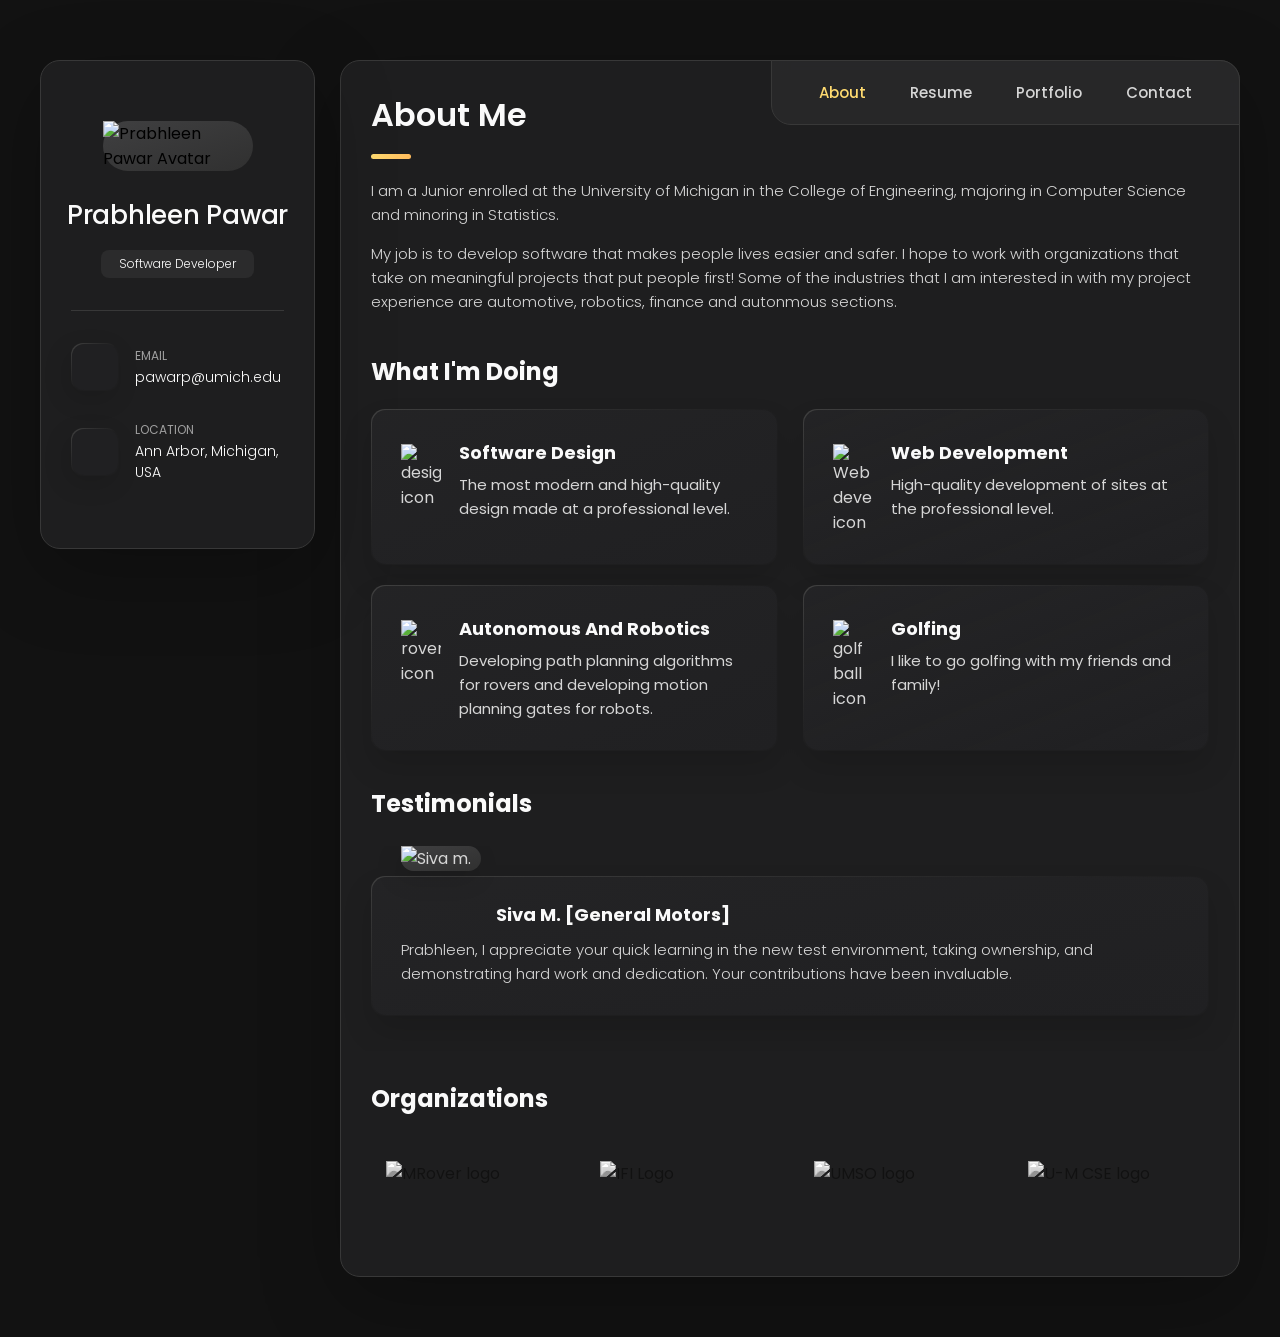
==== index.html @ 371a8e2a "Added title" ====
<!DOCTYPE html>
<html lang="en">

<head>
  <meta charset="UTF-8">
  <meta http-equiv="X-UA-Compatible" content="IE=edge">
  <meta name="viewport" content="width=device-width, initial-scale=1.0">
  <title>Prabhleen Pawar - Personal Portfolio</title>

  <!--
    - favicon
  -->
  <link rel="shortcut icon" href="./assets/images/logo.ico" type="image/x-icon">

  <!--
    - custom css link
  -->
  <link rel="stylesheet" href="./assets/css/style.css">

  <!--
    - google font link
  -->
  <link rel="preconnect" href="https://fonts.googleapis.com">
  <link rel="preconnect" href="https://fonts.gstatic.com" crossorigin>
  <link href="https://fonts.googleapis.com/css2?family=Poppins:wght@300;400;500;600&display=swap" rel="stylesheet">
</head>

<body>

  <!--
    - #MAIN
  -->

  <main>

    <!--
      - #SIDEBAR
    -->

    <aside class="sidebar" data-sidebar>

      <div class="sidebar-info">

        <figure class="avatar-box">
          <img src="./assets/images/my-avatar.png" alt="Prabhleen Pawar Avatar" width="80">
        </figure>

        <div class="info-content">
          <h1 class="name" title="Welcome to Prabhleen Pawar's Portfolio">Prabhleen Pawar</h1>

          <p class="title">Software Developer</p>
        </div>

        <button class="info_more-btn" data-sidebar-btn>
          <span>Show Contacts</span>

          <ion-icon name="chevron-down"></ion-icon>
        </button>

      </div>

      <div class="sidebar-info_more">

        <div class="separator"></div>

        <ul class="contacts-list">

          <li class="contact-item">

            <div class="icon-box">
              <ion-icon name="mail-outline"></ion-icon>
            </div>

            <div class="contact-info">
              <p class="contact-title">Email</p>

              <a href="mailto:pawarp@umich.edu" class="contact-link">pawarp@umich.edu</a>
            </div>

          </li>

          <li class="contact-item">

            <div class="icon-box">
              <ion-icon name="location-outline"></ion-icon>
            </div>

            <div class="contact-info">
              <p class="contact-title">Location</p>

              <address>Ann Arbor, Michigan, USA</address>
            </div>

          </li>

        </ul>

        <div class="separator"></div>

        <ul class="social-list">

          <li class="social-item">
            <a href="https://github.com/26pawarp" class="social-link">
              <ion-icon name="logo-github"></ion-icon>
            </a>
          </li>

          <li class="social-item">
            <a href="https://www.linkedin.com/in/prabhleen-pawar/" class="social-link">
              <ion-icon name="logo-linkedin"></ion-icon>
            </a>
          </li>

          <li class="social-item">
            <a href="https://www.instagram.com/prabh_pawar.21/?hl=en" class="social-link">
              <ion-icon name="logo-instagram"></ion-icon>
            </a>
          </li>

        </ul>

      </div>

    </aside>





    <!--
      - #main-content
    -->

    <div class="main-content">

      <!--
        - #NAVBAR
      -->

      <nav class="navbar">

        <ul class="navbar-list">

          <li class="navbar-item">
            <button class="navbar-link  active" data-nav-link>About</button>
          </li>

          <li class="navbar-item">
            <button class="navbar-link" data-nav-link>Resume</button>
          </li>

          <li class="navbar-item">
            <button class="navbar-link" data-nav-link>Portfolio</button>
          </li>
          <li class="navbar-item">
            <button class="navbar-link" data-nav-link>Contact</button>
          </li>

        </ul>

      </nav>





      <!--
        - #ABOUT
      -->

      <article class="about  active" data-page="about">

        <header>
          <h2 class="h2 article-title">About me</h2>
        </header>

        <section class="about-text">
          <p>
            I am a Junior enrolled at the University of Michigan in the College of Engineering,
            majoring in Computer Science and minoring in Statistics. 
          </p>

          <p>
            My job is to develop software that makes people lives easier and safer. I hope 
            to work with organizations that take on meaningful projects that put people first! Some of the industries 
            that I am interested in with my project experience are automotive, robotics, finance and autonmous sections.  
          </p>
        </section>


        <!--
          - service
        -->

        <section class="service">

          <h3 class="h3 service-title">What i'm doing</h3>

          <ul class="service-list">

            <li class="service-item">

              <div class="service-icon-box">
                <img src="./assets/images/icon-design.svg
                " alt="design icon" width="40">
              </div>

              <div class="service-content-box">
                <h4 class="h4 service-item-title">Software Design</h4>

                <p class="service-item-text">
                  The most modern and high-quality design made at a professional level.
                </p>
              </div>

            </li>

            <li class="service-item">

              <div class="service-icon-box">
                <img src="./assets/images/icon-dev.svg" alt="Web development icon" width="40">
              </div>

              <div class="service-content-box">
                <h4 class="h4 service-item-title">Web development</h4>

                <p class="service-item-text">
                  High-quality development of sites at the professional level.
                </p>
              </div>

            </li>

            <li class="service-item">

              <div class="service-icon-box">
                <img src="./assets/images/icon-rover.svg" alt="rover icon" width="40">
              </div>

              <div class="service-content-box">
                <h4 class="h4 service-item-title">Autonomous and Robotics</h4>

                <p class="service-item-text">
                  Developing path planning algorithms for rovers and developing motion planning gates
                  for robots.
                </p>
              </div>

            </li>

            <li class="service-item">

              <div class="service-icon-box">
                <img src="./assets/images/icon-golf.svg" alt="golf ball icon" width="40">
              </div>

              <div class="service-content-box">
                <h4 class="h4 service-item-title">Golfing</h4>

                <p class="service-item-text">
                  I like to go golfing with my friends and family! 
                </p>
              </div>

            </li>

          </ul>

        </section>


        <!--
          - testimonials
        -->

      <section class="testimonials">

          <h3 class="h3 testimonials-title">Testimonials</h3>

          <class class="testimonials-list has-scrollbar">

            <li class="testimonials-item">
              <div class="content-card" data-testimonials-item>

                <figure class="testimonials-avatar-box">
                  <img src="./assets/images/avatar-1.png" alt="Siva m." width="60" data-testimonials-avatar>
                </figure>

                <h4 class="h4 testimonials-item-title" data-testimonials-title>Siva M. [General Motors]</h4>

                <div class="testimonials-text" data-testimonials-text>
                  <p>
                    Prabhleen, I appreciate your quick learning in the new test environment, taking ownership, and demonstrating hard work and dedication. Your contributions have been invaluable. 
                  </p>
                </div>

              </div>
            </li>



        <!--
          - testimonials modal
        -->

        <div class="modal-container" data-modal-container>

          <div class="overlay" data-overlay></div>

          <section class="testimonials-modal">

            <button class="modal-close-btn" data-modal-close-btn>
              <ion-icon name="close-outline"></ion-icon>
            </button>

            <div class="modal-img-wrapper">
              <figure class="modal-avatar-box">
                <img src="./assets/images/avatar-1.png" alt="Siva M." width="80" data-modal-img>
              </figure>

              <img src="./assets/images/icon-quote.svg" alt="quote icon">
            </div>

            <div class="modal-content">

              <h4 class="h3 modal-title" data-modal-title>Siva M.</h4>

              <time datetime="2024-08-13">13 August, 2024</time>

              <div data-modal-text>
                <p>
                  Prabhleen, I appreciate your quick learning in the new test environment,
                  taking ownership, and demonstrating hard work and dedication. Your contributions have been invaluable.
                </p>
              </div>

            </div>

          </section>

        </div>

      </section>
        <!--
          - clients
        -->

        <section class="clients">

          <h3 class="h3 clients-title">Organizations</h3>

          <ul class="clients-list has-scrollbar">

            <li class="clients-item">
              <a href="https://mrover.org">
                <img src="./assets/images/logo-1-color.png" alt="MRover logo">
              </a>
            </li>

            <li class="clients-item">
              <a href="https://innovation-for-impact.github.io">
                <img src="./assets/images/logo-2-color.png" alt="IFI Logo">
              </a>
            </li>

            <li class="clients-item">
              <a href="https://www.umichscioly.org">
                <img src="./assets/images/logo-3-color.png" alt="UMSO logo">
              </a>
            </li>

            <li class="clients-item">
              <a href="https://cse.engin.umich.edu">
                <img src="./assets/images/logo-4-color.png" alt="U-M CSE logo">
              </a>
            </li>

            <li class="clients-item">
              <a href="https://www.sweumich.org">
                <img src="./assets/images/logo-5-color.png" alt="U-M SWE logo">
              </a>
            </li>

            <li class="clients-item">
              <a href="https://www.lib.umich.edu">
                <img src="./assets/images/logo-6-color.png" alt="U-M Library">
              </a>
            </li>

          </ul>

        </section>

      </article>





      <!--
        - #RESUME
      -->

      <article class="resume" data-page="resume">

        <header>
          <h2 class="h2 article-title">Resume</h2>
        </header>

        <section class="timeline">

          <div class="title-wrapper">
            <div class="icon-box">
              <ion-icon name="book-outline"></ion-icon>
            </div>

            <h3 class="h3">Education</h3>
          </div>

          <ol class="timeline-list">

            <li class="timeline-item">

              <h4 class="h4 timeline-item-title">University of Michigan</h4>

              <span>2022 — 2026</span>

              <p class="timeline-text">
                Here are some of my recent course at UMICH: 
                <ul class="courses">
                  <li> EECS 485: Web Systems and Developement  </li>
                  <li> EECS 376: Foundations of Computer Science  </li>
                  <li> EECS 388: Computer Security</li>
                  <li> STATS 315: Statistics and AI </li>
                </ul>
              </p>

            </li>

            <li class="timeline-item">

              <h4 class="h4 timeline-item-title">Lansing Community College</h4>

              <span>2021 — 2022</span>


            </li>

            <li class="timeline-item">

              <h4 class="h4 timeline-item-title">Haslett High School</h4>

              <span>2018 — 2022</span>

            </li>

          </ol>

        </section>

        <section class="timeline">

          <div class="title-wrapper">
            <div class="icon-box">
              <ion-icon name="book-outline"></ion-icon>
            </div>

            <h3 class="h3">Experience</h3>
          </div>

          <ol class="timeline-list">

            <li class="timeline-item">

              <h4 class="h4 timeline-item-title">Software Engineer @ General Motors</h4>

              <span>May 2024 — Aug. 2024</span>

              <p class="timeline-text">
                <ul class="courses">
                  <li>Developed automated test scripts for GM’s infotainment system, improving test coverage and efficiency for future builds</li>
                  <li>Collaborated with the Dev QA team to integrate automated testing into the software development, ensuring early detection</li>
                  <li>Utilized expertise in Python and C++ to create robust and maintainable test scripts, promoting long-term efficiency</li>
                </ul>                   
              </p>

            </li>

            <li class="timeline-item">

              <h4 class="h4 timeline-item-title">Private Tutor @ U-M CSE Department</h4>

              <span>2023 — Present</span>

              <p class="timeline-text">
                <ul class="courses">
                  <li>Private Tutor for EECS 280, EECS 203, and EECS 183 courses, specializing in data structures, programming, discrete mathematics, and introductory programming concepts.</li>
                  <li>Facilitated learning for individual students to enhance their understanding and proficiency in complex technical subjects.</li>
                  <li>Customized tutoring sessions to meet the specific needs and learning styles of each student, fostering a more effective learning experience.</li>
                </ul>
              </p>

            </li>

            <li class="timeline-item">

              <h4 class="h4 timeline-item-title">Research Assistant @ U-M BIRDS Lab </h4>

              <span>2023 — 2024</span>

              <p class="timeline-text">
                <ul class="courses">
                  <li>Conducted research on biologically inspired robotics and dynamical systems as a member of the BIRDS team.</li>
                  <li>Contributed to the development of innovative robotics technologies and systems through hands-on experimentation and testing.</li>
                  <li>Documented research findings and procedures on the BIRDS robotics wiki, ensuring accurate and thorough record-keeping</li>
                </ul>
              </p>

            </li>

            <li class="timeline-item">

              <h4 class="h4 timeline-item-title">Library HR Assistant @ U-M Library Dean's Office </h4>

              <span>2022 — Present</span>

              <p class="timeline-text">
                <ul class="courses">
                  <li>Develop efficient and inclusive HR hiring policy for talent acquisition teams future use</li>
                  <li>Managed data and records for HR partners by utilizing Excel to track and organize information ensuring quick and accurate retrieval for future reference</li>
                </ul>
              </p>

            </li>

            <li class="timeline-item">

              <h4 class="h4 timeline-item-title">Information Desk Assistant @ U-M Career Center </h4>

              <span>Jul. 2022 — Dec. 2022</span>

              <p class="timeline-text">
                <ul class="courses">
                  <li>Clearly articulated University Career Center services to 15 constituents via email, phone and in person per day</li>
                  <li>Addressed employers’ questions for career fairs and scheduled student appointments with career coaches.</li>
                  <li>Evaluated job posting requests from employers for legitimacy </li>
                </ul>
              </p>

            </li>

          </ol>

        </section>


        <section class="timeline">

          <div class="title-wrapper">
            <div class="icon-box">
              <ion-icon name="book-outline"></ion-icon>
            </div>

            <h3 class="h3">Organizations</h3>
          </div>

          <ol class="timeline-list">

            <li class="timeline-item">

              <h4 class="h4 timeline-item-title">Society of Women Engineers (SWE) </h4>

              <span>2022 — Present</span>
              <h5 class="h5 timeline-item-sub-title"> Internal Vice President (Mar 25' - Present) </h5>
              <p class="timeline-text">
                <ul class="courses">
                  <li>Facilitated leadership development and team cohesion for 50+ members through organizing and leading annual leadership retreats and bonding events </li>
                  <li>Enhanced internal communication and collaboration within the Society of Women Engineers by designing and implementing strategic team-building initiatives.</li>
                </ul>
              </p>
              <h5 class="h5 timeline-item-sub-title"> CAR Publicity and Professional Development Officer (May 24' - Mar. 25') </h5>
              <p class="timeline-text">
                <ul class="courses">
                  <li>Help lead a successful Professional Development Day for UMICH engineering students</li>
                  <li>Organized Corporate Information Sessions, creating strong student-industry connections and increasing internship/job opportunities</li>
                  <li>Drove women's empowerment initiatives, facilitating workshops and networking events to support female engineering students in industry pursuits</li>
                </ul>
              </p>

            </li>

            <li class="timeline-item">

              <h4 class="h4 timeline-item-title">Innovation For Impact (IFI)</h4>

              <span>2023 — Present</span>
              <h5 class="h5 timeline-item-sub-title"> Developement Director (Dec. 23' - Present) </h5>
              <p class="timeline-text">
                <ul class="courses">
                  <li>Lead the strategic planning and execution of the main financial website project, ensuring it aligns with the company's goals and client requirements.</li>
                  <li>Provide guidance and resources for skill development, certification, and professional advancement, fostering a culture of continuous learning and development within the organization.</li>
                  <li>Foster a collaborative and innovative environment, encouraging knowledge sharing, best practice adoption, and cross-team collaboration to drive overall company success.</li>
                </ul>
              </p>
              <h5 class="h5 timeline-item-sub-title"> Project Manager (Jan. 25' - Present) </h5>
              <p class="timeline-text">
                <ul class="courses">
                  <li>Directed a 4-member web development team (2 UI/UX, 2 front-end) to deliver projects on time.</li>
                  <li>Managed web project scope and resources, coordinating UI/UX and front-end development.</li>
                </ul>
              </p>
            </li>

            <li class="timeline-item">

              <h4 class="h4 timeline-item-title">Michigan Mars Rover (MRover)</h4>

              <span>2022 — 2024</span>
              
              <h5 class="h5 timeline-item-sub-title"> Navigation Autonomous Software Engineer (Aug. 22' - Present) </h5>
              <p class="timeline-text">
                <ul class="courses">
                  <li>Rigorously test algorithms by creating different simulation environments with Blender software</li>
                  <li>Implemented new rover state using A-Star algorithm to autonomously locate water bottles, optimizing search path with spiral plotting</li>
                  <li>Develop a 2D vector path planning algorithm for the rover to traverse through the gate properly which received 96/100 at the University Robotics Competition</li>
                  <li>Author technical reports for wiki documentation for the team’s reference and future competitions</li>
                </ul>
              </p>

            </li>

            <li class="timeline-item">

              <h4 class="h4 timeline-item-title">University of Michigan Science Olympiad</h4>

              <span>2022 — Present</span>
              <h5 class="h5 timeline-item-sub-title"> TEC E-board Member (May 23' - Present) </h5>
              <p class="timeline-text">
                <ul class="courses">
                  <li>Work with high school teams to create a national competition for Science Olympiad</li>
                  <li>Evaluate tests for competitions to ensure high quality questions and tests</li>
                  <li>Cooperate with other E-board members with logistics of tournaments held at the U-M</li>
                </ul>
              </p>

            </li>
          </ol>

        </section>

        <section class="timeline">

          <div class="title-wrapper">
            <div class="icon-box">
              <ion-icon name="book-outline"></ion-icon>
            </div>

            <h3 class="h3">Awards</h3>
          </div>

          <ol class="timeline-list">

            <li class="timeline-item">

              <h4 class="h4 timeline-item-title">Society of Women Engineers Rising Collegiate Award</h4>

              <span>Jul. 2024</span>

              <p class="timeline-text">
                This award honors an undergraduate SWE collegiate member with less than two (2) years of SWE collegiate involvement, who has made an outstanding contribution to SWE, other engineering organizations, the community, and their campus. 
              </p>

            </li>

            <li class="timeline-item">

              <h4 class="h4 timeline-item-title">Michigander EV Scholar </h4>

              <span>Jan. 2024</span>

              <p class="timeline-text">
                The Michigander EV Scholars Program is an ambitious scholarship initiative designed for the enterprising engineering majors with a passion for the rapidly evolving electric vehicle (EV) and mobility sector.
                This prestigious scholarship seeks to empower the next generation of innovators and leaders who will drive the transformative shift in the automotive industry towards sustainable and intelligent transportation solutions.
              </p>

            </li>

            <li class="timeline-item">

              <h4 class="h4 timeline-item-title">
                University Of Michigan College of Engineering Dean's List</h4>

              <span>Apr. 2023 - Present</span>

              <p class="timeline-text">
                The University of Michigan College of Engineering Dean's List recognizes students who have achieved a grade point average of 3.5 or higher. 
              </p>

            </li>

            <li class="timeline-item">

              <h4 class="h4 timeline-item-title">
                University of Michigan Regent Scholar</h4>

              <span>Aug. 2022</span>

              <p class="timeline-text">
                The University of Michigan College of Engineering Dean's List recognizes students who have achieved a grade point average
              </p>

            </li>

          </ol>

        </section>

        <section class="skill">

          <h3 class="h3 skills-title">My skills</h3>

          <ul class="skills-list content-card">

            <li class="skills-item">

              <div class="title-wrapper">
                <h4 class="h4">Python</h4>
                <data value="80">80%</data>
              </div>

              <div class="skill-progress-bg">
                <div class="skill-progress-fill" style="width: 80%;"></div>
              </div>

            </li>

            <li class="skills-item">

              <div class="title-wrapper">
                <h4 class="h4">HTML/CSS</h4>
                <data value="70">70%</data>
              </div>

              <div class="skill-progress-bg">
                <div class="skill-progress-fill" style="width: 70%;"></div>
              </div>

            </li>

            <li class="skills-item">

              <div class="title-wrapper">
                <h4 class="h4">C++</h4>
                <data value="90">90%</data>
              </div>

              <div class="skill-progress-bg">
                <div class="skill-progress-fill" style="width: 90%;"></div>
              </div>

            </li>

            <li class="skills-item">

              <div class="title-wrapper">
                <h4 class="h4">Powershell</h4>
                <data value="50">50%</data>
              </div>

              <div class="skill-progress-bg">
                <div class="skill-progress-fill" style="width: 50%;"></div>
              </div>

            </li>

          </ul>

        </section>

      </article>





      <!--
        - #PORTFOLIO
      -->

      <article class="portfolio" data-page="portfolio">

        <header>
          <h2 class="h2 article-title">Portfolio</h2>
        </header>

        <section class="projects">

          <ul class="filter-list">

            <li class="filter-item">
              <button class="active" data-filter-btn>All</button>
            </li>

            <li class="filter-item">
              <button data-filter-btn>Web Development</button>
            </li>

            <li class="filter-item">
              <button data-filter-btn>Robots and Auton</button>
            </li>

            <li class="filter-item">
              <button data-filter-btn>Other</button>
            </li>

          </ul>

          <div class="filter-select-box">

            <button class="filter-select" data-select>

              <div class="select-value" data-selecct-value>Select category</div>

              <div class="select-icon">
                <ion-icon name="chevron-down"></ion-icon>
              </div>

            </button>

            <ul class="select-list">

              <li class="select-item">
                <button data-select-item>All</button>
              </li>

              <li class="select-item">
                <button data-select-item>Web development</button>
              </li>

              <li class="select-item">
                <button data-select-item>Robots and Auton</button>
              </li>

              <li class="select-item">
                <button data-select-item>Other</button>
              </li>

            </ul>

          </div>

          <ul class="project-list">
            <li class="project-item active" data-filter-item data-category="web development">
              <div class="project-card">
                <a href="https://innovation-for-impact-fintech.vercel.app">
                  <figure class="project-img">
                    <div class="project-item-icon-box">
                      <ion-icon name="eye-outline"></ion-icon>
                    </div>
                    <img src="./assets/images/project-1.jpg" alt="IFI Banking" loading="lazy">
                  </figure>
                  <h3 class="project-title">InnoFunds</h3>
                  <p class="project-category">Web development</p>
                </a>
                <button class="project-more-info-btn">Learn More</button>
              </div>
              <div class="project-details">
                <div class="project-links">
                  <a href="https://github.com/Innovation-for-Impact/FinTech" target="_blank" class="project-link-btn">
                    <ion-icon name="logo-github"></ion-icon>
                    <span>Source Code</span>
                  </a>
                  <a href="https://innovation-for-impact-fintech.vercel.app" target="_blank" class="project-link-btn">
                    <ion-icon name="globe-outline"></ion-icon>
                    <span>View Demo</span>
                  </a>
                </div>
                

                <p>Innofunds is a web app for students to track their money and budget with 
                  their friends for trips, outings and anything else!</p>
                <ul class="courses">
                  <li>Technology Used: HTML, CSS, JavaScript, Python</li>
                  <li>Key Features: User Authentication, API Integration </li>
                  
                </ul>
              </div>
            </li>
            

            <li class="project-item active" data-filter-item data-category="web development">
              <div class="project-card">
                <a href="https://github.com/Sartaj21/Get-Checked">
                  <figure class="project-img">
                    <div class="project-item-icon-box">
                      <ion-icon name="eye-outline"></ion-icon>
                    </div>
                    <img src="./assets/images/project-2.jpg" alt="orizon" loading="lazy">
                  </figure>
                  <h3 class="project-title">Twitter Check</h3>
                  <p class="project-category">Web development</p>
                </a>
                <button class="project-more-info-btn">Learn More</button>
              </div>
              <div class="project-details">
                <div class="project-links">
                  <a href="https://github.com/Sartaj21/Get-Checked" target="_blank" class="project-link-btn">
                    <ion-icon name="logo-github"></ion-icon>
                    <span>Source Code</span>
                  </a>
                  <a href="https://www.youtube.com/watch?v=v8D7iFGDGlI" target="_blank" class="project-link-btn">
                    <ion-icon name="globe-outline"></ion-icon>
                    <span>View Demo</span>
                  </a>
                  
                </div>
                A web application to quickly check the if Tweets were tweeted by a user and if they are factually correct using Machine Learning.  
                <ul class="courses">
                  <li>Technology Used: Python, HTML, CSS</li>
                  <li>Key Features: Classification ML Model, Profile Lookup, Real-time Status</li>
                </ul>
              </div>
            </li>

            <li class="project-item active" data-filter-item data-category="robots and auton">
              <div class="project-card">
                <a href="https://github.com/umrover/mrover-ros/wiki/Navigation">
                  <figure class="project-img">
                    <div class="project-item-icon-box">
                      <ion-icon name="eye-outline"></ion-icon>
                    </div>
                    <img src="./assets/images/project-3.jpg" alt="MRover A*" loading="lazy">
                  </figure>
                  <h3 class="project-title">MRover A-STAR Obstacle Path Planning </h3>
                  <p class="project-category">Robots and Auton</p>
                </a>
                <button class="project-more-info-btn">Learn More</button>
              </div>
              <div class="project-details">
                <div class="project-links">
                  <a href="https://github.com/umrover/mrover-ros" target="_blank" class="project-link-btn">
                    <ion-icon name="logo-github"></ion-icon>
                    <span>Source Code</span>
                  </a>
                  <a href="https://github.com/umrover/mrover-ros/wiki/Navigation" target="_blank" class="project-link-btn">
                    <ion-icon name="globe-outline"></ion-icon>
                    <span>View Demo</span>
                  </a>
                </div>
                Implementation of the A* algorithm for obstacle path planning for the MRover robot to find a water bottle in a .
                <ul class="courses">
                  <li>Technology Used: ROS (Robot Operating System), Python</li>
                  <li>Key Features: Path Planning, Obstacle Avoidance</li>
                </ul>
              </div>
            </li>

            <li class="project-item active" data-filter-item data-category="robots and auton">
              <div class="project-card">
                <a href="https://www.birds.eecs.umich.edu">
                  <figure class="project-img">
                    <div class="project-item-icon-box">
                      <ion-icon name="eye-outline"></ion-icon>
                    </div>
                    <img src="./assets/images/project-4.png" alt="birds lab" loading="lazy">
                  </figure>
                  <h3 class="project-title">BIRD's Lab ARGUS Ant Project </h3>
                  <p class="project-category">Robots and Auton</p>
                </a>
                <button class="project-more-info-btn">Learn More</button>
              </div>
              <div class="project-details">
                <div class="project-links">
                  <a href="https://www.birds.eecs.umich.edu" target="_blank" class="project-link-btn">
                    <ion-icon name="globe-outline"></ion-icon>
                    <span>BIRDS Lab</span>
                  </a>
                </div>
                Programmed and optimized Python code for the embedded software, enabling the robot to climb 16 steps consecutively. 
                <ul class="courses">
                  <li>Technology Used: Robotics, Embedded Systems, C++</li>
                  <li>Key Features: Robot Control, Sensor Integration</li>
                </ul>
              </div>
            </li>

            <li class="project-item active" data-filter-item data-category="other">
              <div class="project-card">
                <a href="https://www.sweumich.org/alternative-spring-break">
                  <figure class="project-img">
                    <div class="project-item-icon-box">
                      <ion-icon name="eye-outline"></ion-icon>
                    </div>
                    <img src="./assets/images/project-6.png" alt="swe asb" loading="lazy">
                  </figure>
                  <h3 class="project-title">SWE Alternative Spring Break</h3>
                  <p class="project-category">Other</p>
                </a>
                <button class="project-more-info-btn">Learn More</button>
              </div>
              <div class="project-details">
                <div class="project-links">
                  <a href="https://www.sweumich.org/alternative-spring-break" target="_blank" class="project-link-btn">
                    <ion-icon name="globe-outline"></ion-icon>
                    <span>Blog Post</span>
                  </a>
                </div>
                Participation in the Society of Women Engineers (SWE) Alternative Spring Break program. I was able to teach high school and middle school students about STEM and engineering topics. 
                <ul class="courses">
                  <li>Focus: Community Outreach, STEM Engagement</li>
                  <li>Key Activities: Volunteering, Workshop Facilitation</li>
                </ul>
              </div>
            </li>

            <!-- <li class="project-item  active" data-filter-item data-category="other">
              <a href="https://www.linkedin.com/in/prabhleen-pawar/details/experience/">

                <figure class="project-img">
                  <div class="project-item-icon-box">
                    <ion-icon name="eye-outline"></ion-icon>
                  </div>

                  <img src="./assets/images/project-7.png" alt="bluelab metro" loading="lazy">
                </figure>

                <h3 class="project-title">Freecycle</h3>

                <p class="project-category">Other</p>

              </a>
            </li> -->

            <!-- <li class="project-item  active" data-filter-item data-category="other">
              <a href="https://drive.google.com/file/d/1IgsBjE26rvSAk0Zfo6R8NnY6Ly_9j_-p/view?usp=sharing">

                <figure class="project-img">
                  <div class="project-item-icon-box">
                    <ion-icon name="eye-outline"></ion-icon>
                  </div>

                  <img src="./assets/images/project-8.jpg" alt="gardening" loading="lazy">
                </figure>

                <h3 class="project-title">GS Gold Award</h3>

                <p class="project-category">Other</p>

              </a>
            </li> -->

            <li class="project-item active" data-filter-item data-category="other">
              <div class="project-card">
                <a href="https://www.umichscioly.org">
                  <figure class="project-img">
                    <div class="project-item-icon-box">
                      <ion-icon name="eye-outline"></ion-icon>
                    </div>
                    <img src="./assets/images/project-9.png" alt="UMSO competition" loading="lazy">
                  </figure>
                  <h3 class="project-title">UMSO Tournaments </h3>
                  <p class="project-category">Other</p>
                </a>
                <button class="project-more-info-btn">Learn More</button>
              </div>
              <div class="project-details">
                <div class="project-links">
                  <a href="https://www.umichscioly.org" target="_blank" class="project-link-btn">
                    <ion-icon name="globe-outline"></ion-icon>
                    <span>UMSO Page</span>
                  </a>
                </div>
                I help coordinate one of the largest state Science Olympiad invitiational in the nation where high school and middle school students compete and learn about STEM at U-M. 
                <ul class="courses">
                  <li>Focus: Community Outreach, STEM Engagement</li>
                  <li>Key Activities: Volunteering, Workshop Facilitation</li>
                </ul>
              </div>
            </li>
          </ul>

        </section>

      </article>





      <!--
        - #BLOG
      -->

      <article class="blog" data-page="blog">

        <header>
          <h2 class="h2 article-title">Blog</h2>
        </header>

        <section class="blog-posts">

          <ul class="blog-posts-list">

            <li class="blog-post-item">
              <a href="#">

                <figure class="blog-banner-box">
                  <img src="./assets/images/blog-1.jpg" alt="Design conferences in 2022" loading="lazy">
                </figure>

                <div class="blog-content">

                  <div class="blog-meta">
                    <p class="blog-category">Design</p>

                    <span class="dot"></span>

                    <time datetime="2022-02-23">Fab 23, 2022</time>
                  </div>

                  <h3 class="h3 blog-item-title">Design conferences in 2022</h3>

                  <p class="blog-text">
                    Veritatis et quasi architecto beatae vitae dicta sunt, explicabo.
                  </p>

                </div>

              </a>
            </li>

            <li class="blog-post-item">
              <a href="#">

                <figure class="blog-banner-box">
                  <img src="./assets/images/blog-2.jpg" alt="Best fonts every designer" loading="lazy">
                </figure>

                <div class="blog-content">

                  <div class="blog-meta">
                    <p class="blog-category">Design</p>

                    <span class="dot"></span>

                    <time datetime="2022-02-23">Fab 23, 2022</time>
                  </div>

                  <h3 class="h3 blog-item-title">Best fonts every designer</h3>

                  <p class="blog-text">
                    Sed ut perspiciatis, nam libero tempore, cum soluta nobis est eligendi.
                  </p>

                </div>

              </a>
            </li>

            <li class="blog-post-item">
              <a href="#">

                <figure class="blog-banner-box">
                  <img src="./assets/images/blog-3.jpg" alt="Design digest #80" loading="lazy">
                </figure>

                <div class="blog-content">

                  <div class="blog-meta">
                    <p class="blog-category">Design</p>

                    <span class="dot"></span>

                    <time datetime="2022-02-23">Fab 23, 2022</time>
                  </div>

                  <h3 class="h3 blog-item-title">Design digest #80</h3>

                  <p class="blog-text">
                    Excepteur sint occaecat cupidatat no proident, quis nostrum exercitationem ullam corporis suscipit.
                  </p>

                </div>

              </a>
            </li>

            <li class="blog-post-item">
              <a href="#">

                <figure class="blog-banner-box">
                  <img src="./assets/images/blog-4.jpg" alt="UI interactions of the week" loading="lazy">
                </figure>

                <div class="blog-content">

                  <div class="blog-meta">
                    <p class="blog-category">Design</p>

                    <span class="dot"></span>

                    <time datetime="2022-02-23">Fab 23, 2022</time>
                  </div>

                  <h3 class="h3 blog-item-title">UI interactions of the week</h3>

                  <p class="blog-text">
                    Enim ad minim veniam, consectetur adipiscing elit, quis nostrud exercitation ullamco laboris nisi.
                  </p>

                </div>

              </a>
            </li>

            <li class="blog-post-item">
              <a href="#">

                <figure class="blog-banner-box">
                  <img src="./assets/images/blog-5.jpg" alt="The forgotten art of spacing" loading="lazy">
                </figure>

                <div class="blog-content">

                  <div class="blog-meta">
                    <p class="blog-category">Design</p>

                    <span class="dot"></span>

                    <time datetime="2022-02-23">Fab 23, 2022</time>
                  </div>

                  <h3 class="h3 blog-item-title">The forgotten art of spacing</h3>

                  <p class="blog-text">
                    Maxime placeat, sed do eiusmod tempor incididunt ut labore et dolore magna aliqua.
                  </p>

                </div>

              </a>
            </li>

            <li class="blog-post-item">
              <a href="#">

                <figure class="blog-banner-box">
                  <img src="./assets/images/blog-6.jpg" alt="Design digest #79" loading="lazy">
                </figure>

                <div class="blog-content">

                  <div class="blog-meta">
                    <p class="blog-category">Design</p>

                    <span class="dot"></span>

                    <time datetime="2022-02-23">Fab 23, 2022</time>
                  </div>

                  <h3 class="h3 blog-item-title">Design digest #79</h3>

                  <p class="blog-text">
                    Optio cumque nihil impedit uo minus quod maxime placeat, velit esse cillum.
                  </p>

                </div>

              </a>
            </li>

          </ul>

        </section>

      </article>





      <!--
        - #CONTACT
      -->

      <article class="contact" data-page="contact">

        <header>
          <h2 class="h2 article-title">Contact</h2>
        </header>

        <section class="mapbox" data-mapbox>
          <figure>
            <iframe src="https://www.google.com/maps/embed?pb=!1m18!1m12!1m3!1d94471.84365304696!2d-83.82026167941886!3d42.27329078475021!2m3!1f0!2f0!3f0!3m2!1i1024!2i768!4f13.1!3m3!1m2!1s0x883cb00dd4431f33%3A0xdb09f94686c8b5e2!2sAnn%20Arbor%2C%20MI!5e0!3m2!1sen!2sus!4v1717997577959!5m2!1sen!2sus" 
              width="600" height="450" style="border:0;" allowfullscreen="" loading="lazy" referrerpolicy="no-referrer-when-downgrade">
            </iframe>
          </figure>
        </section>

        <section class="contact-form">

          <h3 class="h3 form-title">Contact Form</h3>

          <form method="post"  action="https://forms.un-static.com/forms/de96d7d392736bd1dc06ff65827abf38e93e66cc">
            <div class="input-wrapper">
              <label for="name">Full Name</label>
              <input type="text" id="name" name="name" placeholder="Full Name" type="text" required="required" class="form-input">
              <label for="email">Your e-mail address</label>
              <input id="email" name="email" placeholder="Your e-mail address" type="email" required="required" class="form-input">
            </div>
            <label for="message">Your Message</label>
            <textarea class ="form-input" id="message" name="message" placeholder="Your Message" cols="40" rows="10" required="required"></textarea>
            <button name="submit" type="submit" class="form-btn" disable data-form-btn>
              <ion-icon name="paper-plane"></ion-icon>
              <span>Send Message </span>
            </button>
          </form>

        </section>

      </article>

    </div>

  </main>






  <!--
    - custom js link
  -->
  <script src="./assets/js/script.js"></script>

  <!--
    - ionicon link
  -->
  <script type="module" src="https://unpkg.com/ionicons@5.5.2/dist/ionicons/ionicons.esm.js"></script>
  <script nomodule src="https://unpkg.com/ionicons@5.5.2/dist/ionicons/ionicons.js"></script>

</body>

</html>
---- assets/css/style.css ----
/*-----------------------------------*\
  #style.css
\*-----------------------------------*/


/**
 * copyright 2022 @codewithsadee
 */





/*-----------------------------------*\
  #CUSTOM PROPERTY
\*-----------------------------------*/

:root {

  /**
   * colors
   */

  /* gradient */

  --bg-gradient-onyx: linear-gradient(
    to bottom right, 
    hsl(240, 1%, 25%) 3%, 
    hsl(0, 0%, 19%) 97%
  );
  --bg-gradient-jet: linear-gradient(
    to bottom right, 
    hsla(240, 1%, 18%, 0.251) 0%, 
    hsla(240, 2%, 11%, 0) 100%
  ), hsl(240, 2%, 13%);
  --bg-gradient-yellow-1: linear-gradient(
    to bottom right, 
    hsl(45, 100%, 71%) 0%, 
    hsla(36, 100%, 69%, 0) 50%
  );
  --bg-gradient-yellow-2: linear-gradient(
    135deg, 
    hsla(45, 100%, 71%, 0.251) 0%, 
    hsla(35, 100%, 68%, 0) 59.86%
  ), hsl(240, 2%, 13%);
  --border-gradient-onyx: linear-gradient(
    to bottom right, 
    hsl(0, 0%, 25%) 0%, 
    hsla(0, 0%, 25%, 0) 50%
  );
  --text-gradient-yellow: linear-gradient(
    to right, 
    hsl(45, 100%, 72%), 
    hsl(35, 100%, 68%)
  );

  /* solid */

  --jet: hsl(0, 0%, 22%);
  --onyx: hsl(240, 1%, 17%);
  --eerie-black-1: hsl(240, 2%, 13%);
  --eerie-black-2: hsl(240, 2%, 12%);
  --smoky-black: hsl(0, 0%, 7%);
  --white-1: hsl(0, 0%, 100%);
  --white-2: hsl(0, 0%, 98%);
  --orange-yellow-crayola: hsl(45, 100%, 72%);
  --vegas-gold: hsl(45, 54%, 58%);
  --light-gray: hsl(0, 0%, 84%);
  --light-gray-70: hsla(0, 0%, 84%, 0.7);
  --bittersweet-shimmer: hsl(197, 78%, 53%);

  /**
   * typography
   */

  /* font-family */
  --ff-poppins: 'Poppins', sans-serif;

  /* font-size */
  --fs-1: 24px;
  --fs-2: 18px;
  --fs-3: 17px;
  --fs-4: 16px;
  --fs-5: 15px;
  --fs-6: 14px;
  --fs-7: 13px;
  --fs-8: 11px;

  /* font-weight */
  --fw-300: 300;
  --fw-400: 400;
  --fw-500: 500;
  --fw-600: 600;

  /**
   * shadow
   */
  
  --shadow-1: -4px 8px 24px hsla(0, 0%, 0%, 0.25);
  --shadow-2: 0 16px 30px hsla(0, 0%, 0%, 0.25);
  --shadow-3: 0 16px 40px hsla(0, 0%, 0%, 0.25);
  --shadow-4: 0 25px 50px hsla(0, 0%, 0%, 0.15);
  --shadow-5: 0 24px 80px hsla(0, 0%, 0%, 0.25);

  /**
   * transition
   */

  --transition-1: 0.25s ease;
  --transition-2: 0.5s ease-in-out;

}





/*-----------------------------------*\
  #RESET
\*-----------------------------------*/

*, *::before, *::after {
  margin: 0;
  padding: 0;
  box-sizing: border-box;
}

a { text-decoration: none; }

li { 
  list-style: none;
  color: var(--light-gray); 
}

ul.courses {
  padding-left: 20px;
}

ul.courses li {
  list-style-type: disc;
  color: var(--light-gray);
  margin-bottom: 5px;
}

img, ion-icon, a, button, time, span { display: block; }

button {
  font: inherit;
  background: none;
  border: none;
  text-align: left;
  cursor: pointer;
}

input, textarea {
  display: block;
  width: 100%;
  background: none;
  font: inherit;
}

::selection {
  background: var(--orange-yellow-crayola);
  color: var(--smoky-black);
}

:focus { outline-color: var(--orange-yellow-crayola); }

html { font-family: var(--ff-poppins); }

body { background: var(--smoky-black); }





/*-----------------------------------*\
  #REUSED STYLE
\*-----------------------------------*/

.sidebar,
article {
  background: var(--eerie-black-2);
  border: 1px solid var(--jet);
  border-radius: 20px;
  padding: 15px;
  box-shadow: var(--shadow-1);
  z-index: 1;
}

.separator {
  width: 100%;
  height: 1px;
  background: var(--jet);
  margin: 16px 0;
}

.icon-box {
  position: relative;
  background: var(--border-gradient-onyx);
  width: 30px;
  height: 30px;
  border-radius: 8px;
  display: flex;
  justify-content: center;
  align-items: center;
  font-size: 16px;
  color: var(--orange-yellow-crayola);
  box-shadow: var(--shadow-1);
  z-index: 1;
}

.icon-box::before {
  content: "";
  position: absolute;
  inset: 1px;
  background: var(--eerie-black-1);
  border-radius: inherit;
  z-index: -1;
}

.icon-box ion-icon { --ionicon-stroke-width: 35px; }

article { display: none; }

article.active {
  display: block;
  animation: fade 0.5s ease backwards;
}

@keyframes fade {
  0% { opacity: 0; }
  100% { opacity: 1; }
}

.h2,
.h3,
.h4,
.h5 {
  color: var(--white-2);
  text-transform: capitalize;
}

.h2 { font-size: var(--fs-1); }

.h3 { font-size: var(--fs-2); }

.h4 { font-size: var(--fs-4); }

.h5 {
  font-size: var(--fs-7);
  font-weight: var(--fw-500);
}

.article-title {
  position: relative;
  padding-bottom: 7px;
}

.article-title::after {
  content: "";
  position: absolute;
  bottom: 0;
  left: 0;
  width: 30px;
  height: 3px;
  background: var(--text-gradient-yellow);
  border-radius: 3px;
}

.has-scrollbar::-webkit-scrollbar {
  width: 5px; /* for vertical scrollbar */
  height: 5px; /* for horizontal scrollbar */
}

.has-scrollbar::-webkit-scrollbar-track {
  background: var(--onyx);
  border-radius: 5px;
}

.has-scrollbar::-webkit-scrollbar-thumb {
  background: var(--orange-yellow-crayola);
  border-radius: 5px;
}

.has-scrollbar::-webkit-scrollbar-button { width: 20px; }

.content-card {
  position: relative;
  background: var(--border-gradient-onyx);
  padding: 15px;
  padding-top: 45px;
  border-radius: 14px;
  box-shadow: var(--shadow-2);
  cursor: pointer;
  z-index: 1;
}

.content-card::before {
  content: "";
  position: absolute;
  inset: 1px;
  background: var(--bg-gradient-jet);
  border-radius: inherit;
  z-index: -1;
}





/*-----------------------------------*\
  #MAIN
\*-----------------------------------*/

main {
  margin: 15px 12px;
  margin-bottom: 75px;
  min-width: 259px;
}





/*-----------------------------------*\
  #SIDEBAR
\*-----------------------------------*/

.sidebar {
  margin-bottom: 15px;
  max-height: 112px;
  overflow: hidden;
  transition: var(--transition-2);
}

.sidebar.active { max-height: 405px; }

.sidebar-info {
  position: relative;
  display: flex;
  justify-content: flex-start;
  align-items: center;
  gap: 15px;
}

.avatar-box {
  background: var(--bg-gradient-onyx);
  border-radius: 20px;
}

.info-content .name {
  color: var(--white-2);
  font-size: var(--fs-3);
  font-weight: var(--fw-500);
  letter-spacing: -0.25px;
  margin-bottom: 10px;
}

.info-content .title {
  color: var(--white-1);
  background: var(--onyx);
  font-size: var(--fs-8);
  font-weight: var(--fw-300);
  width: max-content;
  padding: 3px 12px;
  border-radius: 8px;
}

.info_more-btn {
  position: absolute;
  top: -15px;
  right: -15px;
  border-radius: 0 15px;
  font-size: 13px;
  color: var(--orange-yellow-crayola);
  background: var(--border-gradient-onyx);
  padding: 10px;
  box-shadow: var(--shadow-2);
  transition: var(--transition-1);
  z-index: 1;
}

.info_more-btn::before {
  content: "";
  position: absolute;
  inset: 1px;
  border-radius: inherit;
  background: var(--bg-gradient-jet);
  transition: var(--transition-1);
  z-index: -1;
}

.info_more-btn:hover,
.info_more-btn:focus { background: var(--bg-gradient-yellow-1); }

.info_more-btn:hover::before,
.info_more-btn:focus::before { background: var(--bg-gradient-yellow-2); }

.info_more-btn span { display: none; }

.sidebar-info_more {
  opacity: 0;
  visibility: hidden;
  transition: var(--transition-2);
}

.sidebar.active .sidebar-info_more {
  opacity: 1;
  visibility: visible;
}

.contacts-list {
  display: grid;
  grid-template-columns: 1fr;
  gap: 16px;
}

.contact-item {
  min-width: 100%;
  display: flex;
  align-items: center;
  gap: 16px;
}

.contact-info {
  max-width: calc(100% - 46px);
  width: calc(100% - 46px);
}

.contact-title {
  color: var(--light-gray-70);
  font-size: var(--fs-8);
  text-transform: uppercase;
  margin-bottom: 2px;
}

.contact-info :is(.contact-link, time, address) {
  color: var(--white-2);
  font-size: var(--fs-7);
}

.contact-info address { font-style: normal; }

.social-list {
  display: flex;
  justify-content: flex-start;
  align-items: center;
  gap: 15px;
  padding-bottom: 4px;
  padding-left: 7px;
}

.social-item .social-link {
  color: var(--light-gray-70);
  font-size: 18px;
}


.social-item .social-link:hover { color: var(--light-gray); }





/*-----------------------------------*\
  #NAVBAR
\*-----------------------------------*/

.navbar {
  position: fixed;
  bottom: 0;
  left: 0;
  width: 100%;
  background: hsla(240, 1%, 17%, 0.75);
  backdrop-filter: blur(10px);
  border: 1px solid var(--jet);
  border-radius: 12px 12px 0 0;
  box-shadow: var(--shadow-2);
  z-index: 5;
}

.navbar-list {
  display: flex;
  flex-wrap: wrap;
  justify-content: center;
  align-items: center;
  padding: 0 10px;
}

.navbar-link {
  color: var(--light-gray);
  font-size: var(--fs-8);
  padding: 20px 7px;
  transition: color var(--transition-1);
}

.navbar-link:hover,
.navbar-link:focus { color: var(--light-gray-70); }

.navbar-link.active { color: var(--orange-yellow-crayola); }





/*-----------------------------------*\
  #ABOUT
\*-----------------------------------*/

.about .article-title { margin-bottom: 15px; }

.about-text {
  color: var(--light-gray);
  font-size: var(--fs-6);
  font-weight: var(--fw-300);
  line-height: 1.6;
}

.about-text p { margin-bottom: 15px; }



/**
 * #service 
 */

.service { margin-bottom: 35px; }

.service-title { margin-bottom: 20px; }

.service-list {
  display: grid;
  grid-template-columns: 1fr;
  gap: 20px;
}

.service-item {
  position: relative;
  background: var(--border-gradient-onyx);
  padding: 20px;
  border-radius: 14px;
  box-shadow: var(--shadow-2);
  z-index: 1;
}

.service-item::before {
  content: "";
  position: absolute;
  inset: 1px;
  background: var(--bg-gradient-jet);
  border-radius: inherit;
  z-index: -1;
}

.service-icon-box { margin-bottom: 10px; }

.service-icon-box img { margin: auto; }

.service-content-box { text-align: center; }

.service-item-title { margin-bottom: 7px; }

.service-item-text {
  color: var(--light-gray);
  font-size: var(--fs-6);
  font-weight: var(--fw-3);
  line-height: 1.6;
}


/**
 * #testimonials 
 */

.testimonials { margin-bottom: 30px; }

.testimonials-title { margin-bottom: 20px; }

.testimonials-list {
  display: flex;
  justify-content: flex-start;
  align-items: flex-start;
  gap: 15px;
  margin: 0 -15px;
  padding: 25px 15px;
  padding-bottom: 35px;
  overflow-x: auto;
  scroll-behavior: smooth;
  overscroll-behavior-inline: contain;
  scroll-snap-type: inline mandatory;
}

.testimonials-item {
  min-width: 100%;
  scroll-snap-align: center;
}

.testimonials-avatar-box {
  position: absolute;
  top: 0;
  left: 0;
  transform: translate(15px, -25px);
  background: var(--bg-gradient-onyx);
  border-radius: 14px;
  box-shadow: var(--shadow-1);
}

.testimonials-item-title { margin-bottom: 7px; }

.testimonials-text {
  color: var(--light-gray);
  font-size: var(--fs-6);
  font-weight: var(--fw-300);
  line-height: 1.6;
  display: -webkit-box;
  line-clamp: 4;
  -webkit-line-clamp: 4;
  -webkit-box-orient: vertical;
  overflow: hidden;
}


/**
 * #testimonials-modal
 */

.modal-container {
  position: fixed;
  top: 0;
  left: 0;
  width: 100%;
  height: 100%;
  display: flex;
  justify-content: center;
  align-items: center;
  overflow-y: auto;
  overscroll-behavior: contain;
  z-index: 20;
  pointer-events: none;
  visibility: hidden;
}

.modal-container::-webkit-scrollbar { display: none; }

.modal-container.active {
  pointer-events: all;
  visibility: visible;
}

.overlay {
  position: fixed;
  top: 0;
  left: 0;
  width: 100%;
  height: 100vh;
  background: hsl(0, 0%, 5%);
  opacity: 0;
  visibility: hidden;
  pointer-events: none;
  z-index: 1;
  transition: var(--transition-1);
}

.overlay.active {
  opacity: 0.8;
  visibility: visible;
  pointer-events: all;
}

.testimonials-modal {
  background: var(--eerie-black-2);
  position: relative;
  padding: 15px;
  margin: 15px 12px;
  border: 1px solid var(--jet);
  border-radius: 14px;
  box-shadow: var(--shadow-5);
  transform: scale(1.2);
  opacity: 0;
  transition: var(--transition-1);
  z-index: 2;
}

.modal-container.active .testimonials-modal {
  transform: scale(1);
  opacity: 1;
}

.modal-close-btn {
  position: absolute;
  top: 15px;
  right: 15px;
  background: var(--onyx);
  border-radius: 8px;
  width: 32px;
  height: 32px;
  display: flex;
  justify-content: center;
  align-items: center;
  color: var(--white-2);
  font-size: 18px;
  opacity: 0.7;
}

.modal-close-btn:hover,
.modal-close-btn:focus { opacity: 1; }

.modal-close-btn ion-icon { --ionicon-stroke-width: 50px; }

.modal-avatar-box {
  background: var(--bg-gradient-onyx);
  width: max-content;
  border-radius: 14px;
  margin-bottom: 15px;
  box-shadow: var(--shadow-2);
}

.modal-img-wrapper > img { display: none; }

.modal-title { margin-bottom: 4px; }

.modal-content time {
  font-size: var(--fs-6);
  color: var(--light-gray-70);
  font-weight: var(--fw-300);
  margin-bottom: 10px;
}

.modal-content p {
  color: var(--light-gray);
  font-size: var(--fs-6);
  font-weight: var(--fw-300);
  line-height: 1.6;
}


/**
 * #clients 
 */

.clients { margin-bottom: 15px; }

.clients-list {
  display: flex;
  justify-content: flex-start;
  align-items: flex-start;
  gap: 15px;
  margin: 0 -15px;
  padding: 25px;
  padding-bottom: 25px;
  overflow-x: auto;
  scroll-behavior: smooth;
  overscroll-behavior-inline: contain;
  scroll-snap-type: inline mandatory;
  scroll-padding-inline: 25px;
}

.clients-item {
  min-width: 50%;
  scroll-snap-align: start;
}

.clients-item img {
  width: 100%;
  filter: grayscale(1);
  transition: var(--transition-1);
}

.clients-item img:hover { filter: grayscale(0); }





/*-----------------------------------*\
  #RESUME
\*-----------------------------------*/

.article-title { margin-bottom: 30px; }


/**
 * education and experience 
 */

.timeline { margin-bottom: 30px; }

.timeline .title-wrapper {
  display: flex;
  align-items: center;
  gap: 15px;
  margin-bottom: 25px;
}

.timeline-list {
  font-size: var(--fs-6);
  margin-left: 45px;
}

.timeline-item { position: relative; }

.timeline-item:not(:last-child) { margin-bottom: 20px; }

.timeline-item-title {
  font-size: var(--fs-6);
  line-height: 1.3;
  margin-bottom: 7px;
}

.timeline-item-sub-title {
  font-size: var(--fs-6);
  color: var(--bittersweet-shimmer);
  line-height: 1.3;
  margin-bottom: 7px;
}


.timeline-list span {
  color: var(--vegas-gold);
  font-weight: var(--fw-400);
  line-height: 1.6;
}

.timeline-item:not(:last-child)::before {
  content: "";
  position: absolute;
  top: -25px;
  left: -30px;
  width: 1px;
  height: calc(100% + 50px);
  background: var(--jet);
}

.timeline-item::after {
  content: "";
  position: absolute;
  top: 5px;
  left: -33px;
  height: 6px;
  width: 6px;
  background: var(--text-gradient-yellow);
  border-radius: 50%;
  box-shadow: 0 0 0 4px var(--jet);
}

.timeline-text {
  color: var(--light-gray);
  font-weight: var(--fw-300);
  line-height: 1.6;
}


/**
 * skills 
 */

.skills-title { margin-bottom: 20px; }

.skills-list { padding: 20px; }


.skills-item:not(:last-child) { margin-bottom: 15px; }

.skill .title-wrapper {
  display: flex;
  align-items: center;
  gap: 5px;
  margin-bottom: 8px;
}

.skill .title-wrapper data {
  color: var(--light-gray);
  font-size: var(--fs-7);
  font-weight: var(--fw-300);
}

.skill-progress-bg {
  background: var(--jet);
  width: 100%;
  height: 8px;
  border-radius: 10px;
}

.skill-progress-fill {
  background: var(--text-gradient-yellow);
  height: 100%;
  border-radius: inherit;
}





/*-----------------------------------*\
  #PORTFOLIO
\*-----------------------------------*/
.filter-list { display: none; }

.filter-select-box {
  position: relative;
  margin-bottom: 25px;
}

.filter-select {
  background: var(--eerie-black-2);
  color: var(--light-gray);
  display: flex;
  justify-content: space-between;
  align-items: center;
  width: 100%;
  padding: 12px 16px;
  border: 1px solid var(--jet);
  border-radius: 14px;
  font-size: var(--fs-6);
  font-weight: var(--fw-300);
}

.filter-select.active .select-icon { transform: rotate(0.5turn); }

.select-list {
  background: var(--eerie-black-2);
  position: absolute;
  top: calc(100% + 6px);
  width: 100%;
  padding: 6px;
  border: 1px solid var(--jet);
  border-radius: 14px;
  z-index: 2;
  opacity: 0;
  visibility: hidden;
  pointer-events: none;
  transition: 0.15s ease-in-out;
}

.filter-select.active + .select-list {
  opacity: 1;
  visibility: visible;
  pointer-events: all;
}

.select-item button {
  background: var(--eerie-black-2);
  color: var(--light-gray);
  font-size: var(--fs-6);
  font-weight: var(--fw-300);
  text-transform: capitalize;
  width: 100%;
  padding: 8px 10px;
  border-radius: 8px;
}

.select-item button:hover { --eerie-black-2: hsl(240, 2%, 20%); }

.project-list {
  display: grid;
  grid-template-columns: 1fr;
  gap: 30px;
  margin-bottom: 10px;
}

.project-item {
  display: none; /* Initially hidden, shown based on filter */
  position: relative; /* For absolute positioning of details */
  overflow: hidden; /* Clip the details when hidden */
  border: 1px solid var(--jet); /* Example border */
  border-radius: 8px;
  box-shadow: var(--shadow-2);
}

.project-item.active {
  display: block;
  animation: scaleUp 0.25s ease forwards;
}

@keyframes scaleUp {
  0% { transform: scale(0.5); }
  100% { transform: scale(1); }
}

.project-card {
  padding: 15px;
}

.project-item > a {
  width: 100%;
  display: block; /* Ensures the whole area is clickable */
}

.project-img {
  position: relative;
  width: 100%;
  height: auto;
  border-radius: 16px;
  overflow: hidden;
  margin-bottom: 15px;
  object-fit: contain;
}

.project-img::before {
  content: "";
  position: absolute;
  top: 0;
  left: 0;
  width: 100%;
  height: 100%;
  background: transparent;
  z-index: 1;
  transition: var(--transition-1);
}

.project-item > a:hover .project-img::before { background: hsla(0, 0%, 0%, 0.5); }

.project-item-icon-box {
  --scale: 0.8;

  background: var(--jet);
  color: var(--orange-yellow-crayola);
  position: absolute;
  top: 50%;
  left: 50%;
  transform: translate(-50%, -50%) scale(var(--scale));
  font-size: 20px;
  padding: 18px;
  border-radius: 12px;
  opacity: 0;
  z-index: 1;
  transition: var(--transition-1);
}

.project-item > a:hover .project-item-icon-box {
  --scale: 1;
  opacity: 1;
}

.project-item-icon-box ion-icon { --ionicon-stroke-width: 50px; }

.project-img img {
  width: 100%;
  height: 100%;
  object-fit: cover;
  transition: var(--transition-1);
}

.project-item > a:hover img { transform: scale(1.1); }

.project-title,
.project-category { margin-left: 10px; }

.project-title {
  color: var(--white-2);
  font-size: var(--fs-4);
  font-weight: var(--fw-400);
  text-transform: capitalize;
  line-height: 1.3;
}

.project-category {
  color: var(--light-gray-70);
  font-size: var(--fs-6);
  font-weight: var(--fw-300);
}

.project-more-info-btn {
  background: none;
  border: none;
  color: var(--orange-yellow-crayola);
  cursor: pointer;
  padding: 8px 15px;
  display: block;
  width: 100%;
  text-align: left;
  font-size: var(--fs-7);
}

.project-details {
  padding: 15px;
  background-color: var(--eerie-black-1);
  border-top: 1px solid var(--jet);
  display: none; /* Initially hidden */
}

.project-details ul {
  list-style: none;
  padding: 0;
}

.project-details li {
  margin-bottom: 5px;
  color: var(--light-gray);
  font-size: var(--fs-6);
}

.project-details li a {
  color: var(--orange-yellow-crayola);
  text-decoration: none;
}

.project-item.expanded .project-details {
  display: block; /* Show when the 'expanded' class is added */
}

.project-item.expanded .project-card {
  margin-bottom: 0; /* Adjust spacing when expanded */
}

.project-links {
  display: flex;
  gap: 10px;
  margin-bottom: 15px;
}

.project-link-btn {
  display: inline-flex;
  align-items: center;
  gap: 5px;
  color: var(--orange-yellow-crayola);
  text-decoration: none;
  font-size: var(--fs-6);
  padding: 8px 12px;
  border: 1px solid var(--orange-yellow-crayola);
  border-radius: 8px;
  transition: var(--transition-1);
}

.project-link-btn:hover {
  background-color: var(--orange-yellow-crayola);
  color: var(--smoky-black);
}

.project-link-btn ion-icon {
  font-size: 18px;
}

/*-----------------------------------*\
  #BLOG
\*-----------------------------------*/

.blog-posts { margin-bottom: 10px; }

.blog-posts-list {
  display: grid;
  grid-template-columns: 1fr;
  gap: 20px;
}

.blog-post-item > a {
  position: relative;
  background: var(--border-gradient-onyx);
  height: 100%;
  box-shadow: var(--shadow-4);
  border-radius: 16px;
  z-index: 1;
}

.blog-post-item > a::before {
  content: "";
  position: absolute;
  inset: 1px;
  border-radius: inherit;
  background: var(--eerie-black-1);
  z-index: -1;
}

.blog-banner-box {
  width: 100%;
  height: 200px;
  border-radius: 12px;
  overflow: hidden;
}

.blog-banner-box img {
  width: 100%;
  height: 100%;
  object-fit: cover;
  transition: var(--transition-1);
}

.blog-post-item > a:hover .blog-banner-box img { transform: scale(1.1); }

.blog-content { padding: 15px; }

.blog-meta {
  display: flex;
  justify-content: flex-start;
  align-items: center;
  gap: 7px;
  margin-bottom: 10px;
}

.blog-meta :is(.blog-category, time) {
  color: var(--light-gray-70);
  font-size: var(--fs-6);
  font-weight: var(--fw-300);
}

.blog-meta .dot {
  background: var(--light-gray-70);
  width: 4px;
  height: 4px;
  border-radius: 4px;
}

.blog-item-title {
  margin-bottom: 10px;
  line-height: 1.3;
  transition: var(--transition-1);
}

.blog-post-item > a:hover .blog-item-title { color: var(--orange-yellow-crayola); }

.blog-text {
  color: var(--light-gray);
  font-size: var(--fs-6);
  font-weight: var(--fw-300);
  line-height: 1.6;
}





/*-----------------------------------*\
  #CONTACT
\*-----------------------------------*/

.mapbox {
  position: relative;
  height: 250px;
  width: 100%;
  border-radius: 16px;
  margin-bottom: 30px;
  border: 1px solid var(--jet);
  overflow: hidden;
}

.mapbox figure { height: 100%; }

.mapbox iframe {
  width: 100%;
  height: 100%;
  border: none;
  filter: grayscale(1) invert(1);
}

.contact-form { margin-bottom: 10px; }

.form-title { margin-bottom: 20px; }

.input-wrapper {
  display: grid;
  grid-template-columns: 1fr;
  gap: 25px;
  margin-bottom: 25px;
}

.form-input {
  color: var(--white-2);
  font-size: var(--fs-6);
  font-weight: var(--fw-400);
  padding: 13px 20px;
  border: 1px solid var(--jet);
  border-radius: 14px;
  outline: none;
}

.form-input::placeholder { font-weight: var(--fw-500); }

.form-input:focus { border-color: var(--orange-yellow-crayola); }

textarea.form-input {
  min-height: 100px;
  height: 120px;
  max-height: 200px;
  resize: vertical;
  margin-bottom: 25px;
}

textarea.form-input::-webkit-resizer { display: none; }

.form-input:focus:invalid { border-color: var(--bittersweet-shimmer); }

.form-btn {
  position: relative;
  width: 100%;
  background: var(--border-gradient-onyx);
  color: var(--orange-yellow-crayola);
  display: flex;
  justify-content: center;
  align-items: center;
  gap: 10px;
  padding: 13px 20px;
  border-radius: 14px;
  font-size: var(--fs-6);
  text-transform: capitalize;
  box-shadow: var(--shadow-3);
  z-index: 1;
  transition: var(--transition-1);
}

.form-btn::before {
  content: "";
  position: absolute;
  inset: 1px;
  background: var(--bg-gradient-jet);
  border-radius: inherit;
  z-index: -1;
  transition: var(--transition-1);
}

.form-btn ion-icon { font-size: 16px; }

.form-btn:hover { background: var(--bg-gradient-yellow-1); }

.form-btn:hover::before { background: var(--bg-gradient-yellow-2); }

.form-btn:disabled {
  opacity: 0.7;
  cursor: not-allowed;
}

.form-btn:disabled:hover { background: var(--border-gradient-onyx); }

.form-btn:disabled:hover::before { background: var(--bg-gradient-jet); }





/*-----------------------------------*\
  #RESPONSIVE
\*-----------------------------------*/

/**
 * responsive larger than 450px screen
 */

@media (min-width: 450px) {

  /**
   * client
   */

  .clients-item { min-width: calc(33.33% - 10px); }



  /**
   * #PORTFOLIO, BLOG 
   */

  .project-img,
  .blog-banner-box { height: auto; }

}





/**
 * responsive larger than 580px screen
 */

@media (min-width: 580px) {

  /**
   * CUSTOM PROPERTY
   */

  :root {

    /**
     * typography
     */

    --fs-1: 32px;
    --fs-2: 24px;
    --fs-3: 26px;
    --fs-4: 18px;
    --fs-6: 15px;
    --fs-7: 15px;
    --fs-8: 12px;

  }



  /**
   * #REUSED STYLE
   */

  .sidebar, article {
    width: 520px;
    margin-inline: auto;
    padding: 30px;
  }

  .article-title {
    font-weight: var(--fw-600);
    padding-bottom: 15px;
  }

  .article-title::after {
    width: 40px;
    height: 5px;
  }

  .icon-box {
    width: 48px;
    height: 48px;
    border-radius: 12px;
    font-size: 18px;
  }



  /**
   * #MAIN
   */

  main {
    margin-top: 60px;
    margin-bottom: 100px;
  }



  /**
   * #SIDEBAR
   */

  .sidebar {
    max-height: 180px;
    margin-bottom: 30px;
  }

  .sidebar.active { max-height: 584px; }

  .sidebar-info { gap: 25px; }

  .avatar-box { border-radius: 30px; }

  .avatar-box img { width: 120px; }

  .info-content .name { margin-bottom: 15px; }

  .info-content .title { padding: 5px 18px; }

  .info_more-btn {
    top: -30px;
    right: -30px;
    padding: 10px 15px;
  }

  .info_more-btn span {
    display: block;
    font-size: var(--fs-8);
  }

  .info_more-btn ion-icon { display: none; }

  .separator { margin: 32px 0; }

  .contacts-list { gap: 20px; }

  .contact-info {
    max-width: calc(100% - 64px);
    width: calc(100% - 64px);
  }



  /**
   * #NAVBAR
   */

  .navbar { border-radius: 20px 20px 0 0; }

  .navbar-list { gap: 20px; }

  .navbar-link { --fs-8: 14px; }



  /**
   * #ABOUT
   */

  .about .article-title { margin-bottom: 20px; }

  .about-text { margin-bottom: 40px; }

  /* service */

  .service-item {
    display: flex;
    justify-content: flex-start;
    align-items: flex-start;
    gap: 18px;
    padding: 30px;
  }

  .service-icon-box {
    margin-bottom: 0;
    margin-top: 5px;
  }

  .service-content-box { text-align: left; }

  /* testimonials */

  .testimonials-title { margin-bottom: 25px; }

  .testimonials-list {
    gap: 30px;
    margin: 0 -30px;
    padding: 30px;
    padding-bottom: 35px;
  }

  .content-card {
    padding: 30px;
    padding-top: 25px;
  }

  .testimonials-avatar-box {
    transform: translate(30px, -30px);
    border-radius: 20px;
  }

  .testimonials-avatar-box img { width: 80px; }

  .testimonials-item-title {
    margin-bottom: 10px;
    margin-left: 95px;
  }

  .testimonials-text {
    line-clamp: 2;
    -webkit-line-clamp: 2;
  }

  /* testimonials modal */

  .modal-container { padding: 20px; }

  .testimonials-modal {
    display: flex;
    justify-content: flex-start;
    align-items: stretch;
    gap: 25px;
    padding: 30px;
    border-radius: 20px;
  }

  .modal-img-wrapper {
    display: flex;
    flex-direction: column;
    align-items: center;
  }

  .modal-avatar-box {
    border-radius: 18px;
    margin-bottom: 0;
  }

  .modal-avatar-box img { width: 65px; }

  .modal-img-wrapper > img {
    display: block;
    flex-grow: 1;
    width: 35px;
  }

  /* clients */

  .clients-list {
    gap: 50px;
    margin: 0 -30px;
    padding: 45px;
    scroll-padding-inline: 45px;
  }

  .clients-item { min-width: calc(33.33% - 35px); }



  /**
   * #RESUME
   */

  .timeline-list { margin-left: 65px; }

  .timeline-item:not(:last-child)::before { left: -40px; }

  .timeline-item::after {
    height: 8px;
    width: 8px;
    left: -43px;
  }

  .skills-item:not(:last-child) { margin-bottom: 25px; }



  /**
   * #PORTFOLIO, BLOG
   */

  .project-img, .blog-banner-box { border-radius: 16px; }

  .blog-posts-list { gap: 30px; }

  .blog-content { padding: 25px; }



  /**
   * #CONTACT
   */

  .mapbox {
    height: 380px;
    border-radius: 18px;
  }

  .input-wrapper {
    gap: 30px;
    margin-bottom: 30px;
  }

  .form-input { padding: 15px 20px; }

  textarea.form-input { margin-bottom: 30px; }

  .form-btn {
    --fs-6: 16px;
    padding: 16px 20px;
  }

  .form-btn ion-icon { font-size: 18px; }

}





/**
 * responsive larger than 768px screen
 */

@media (min-width: 768px) {

  /**
   * REUSED STYLE
   */

  .sidebar, article { width: 700px; }

  .has-scrollbar::-webkit-scrollbar-button { width: 100px; }



  /**
   * SIDEBAR
   */

  .contacts-list {
    grid-template-columns: 1fr 1fr;
    gap: 30px 15px;
  }



  /**
   * NAVBAR
   */

  .navbar-link { --fs-8: 15px; }



  /**
   * ABOUT
   */

  /* testimonials modal */

  .testimonials-modal {
    gap: 35px;
    max-width: 680px;
  }

  .modal-avatar-box img { width: 80px; }



  /**
   * PORTFOLIO
   */

  .article-title { padding-bottom: 20px; }

  .filter-select-box { display: none; }

  .filter-list {
    display: flex;
    justify-content: flex-start;
    align-items: center;
    gap: 25px;
    padding-left: 5px;
    margin-bottom: 30px;
  }

  .filter-item button {
    color: var(--light-gray);
    font-size: var(--fs-5);
    transition: var(--transition-1);
  }

  .filter-item button:hover { color: var(--light-gray-70); }

  .filter-item button.active { color: var(--orange-yellow-crayola); }

  /* portfolio and blog grid */

  .project-list, .blog-posts-list { grid-template-columns: 1fr 1fr; }



  /**
   * CONTACT
   */

  .input-wrapper { grid-template-columns: 1fr 1fr; }

  .form-btn {
    width: max-content;
    margin-left: auto;
  }
  
}





/**
 * responsive larger than 1024px screen
 */

@media (min-width: 1024px) {

  /**
   * CUSTOM PROPERTY
   */

  :root {

    /**
    * shadow
    */

    --shadow-1: -4px 8px 24px hsla(0, 0%, 0%, 0.125);
    --shadow-2: 0 16px 30px hsla(0, 0%, 0%, 0.125);
    --shadow-3: 0 16px 40px hsla(0, 0%, 0%, 0.125);

  }



  /**
   * REUSED STYLE
   */

  .sidebar, article {
    width: 950px;
    box-shadow: var(--shadow-5);
  }



  /**
   * MAIN 
   */

  main { margin-bottom: 60px; }

  .main-content {
    position: relative;
    width: max-content;
    margin: auto;
  }



  /**
   * NAVBAR
   */

  .navbar {
    position: absolute;
    bottom: auto;
    top: 0;
    left: auto;
    right: 0;
    width: max-content;
    border-radius: 0 20px;
    padding: 0 20px;
    box-shadow: none;
  }

  .navbar-list {
    gap: 30px;
    padding: 0 20px;
  }

  .navbar-link { font-weight: var(--fw-500); }



  /**
   * ABOUT
   */

  /* service */

  .service-list {
    grid-template-columns: 1fr 1fr;
    gap: 20px 25px;
  }

  /* testimonials */

  .testimonials-item { min-width: calc(50% - 15px); }

  /* clients */

  .clients-item { min-width: calc(25% - 38px); }



  /**
   * PORTFOLIO
   */

  .project-list { grid-template-columns: repeat(3, 1fr); }



  /**
   * BLOG
   */

  .blog-banner-box { height: 230px; }

}





/**
 * responsive larger than 1250px screen
 */

@media (min-width: 1250px) {

  /**
   * RESET
   */

  body::-webkit-scrollbar { width: 20px; }

  body::-webkit-scrollbar-track { background: var(--smoky-black); }

  body::-webkit-scrollbar-thumb {
    border: 5px solid var(--smoky-black);
    background: hsla(0, 0%, 100%, 0.1);
    border-radius: 20px;
    box-shadow: inset 1px 1px 0 hsla(0, 0%, 100%, 0.11),
                inset -1px -1px 0 hsla(0, 0%, 100%, 0.11);
  }

  body::-webkit-scrollbar-thumb:hover { background: hsla(0, 0%, 100%, 0.15); }

  body::-webkit-scrollbar-button { height: 60px; }



  /**
   * REUSED STYLE
   */

  .sidebar, article { width: auto; }

  article { min-height: 100%; }



  /**
   * MAIN
   */

  main {
    max-width: 1200px;
    margin-inline: auto;
    display: flex;
    justify-content: center;
    align-items: stretch;
    gap: 25px;
  }

  .main-content {
    min-width: 75%;
    width: 75%;
    margin: 0;
  }



  /**
   * SIDEBAR
   */

  .sidebar {
    position: sticky;
    top: 60px;
    max-height: max-content;
    height: 100%;
    margin-bottom: 0;
    padding-top: 60px;
    z-index: 1;
  }

  .sidebar-info { flex-direction: column; }

  .avatar-box img { width: 150px; }

  .info-content .name {
    white-space: nowrap;
    text-align: center;
  }

  .info-content .title { margin: auto; }

  .info_more-btn { display: none; }

  .sidebar-info_more {
    opacity: 1;
    visibility: visible;
  }

  .contacts-list { grid-template-columns: 1fr; }

  .contact-info :is(.contact-link) {
    white-space: nowrap;
    overflow: hidden;
    text-overflow: ellipsis;
  }

  .contact-info :is(.contact-link, time, address) {
    --fs-7: 14px;
    font-weight: var(--fw-300);
  }

  .separator:last-of-type {
    margin: 15px 0;
    opacity: 0;
  }

  .social-list { justify-content: center; }



  /**
	 * RESUME
	 */

  .timeline-text { max-width: 700px; }

}
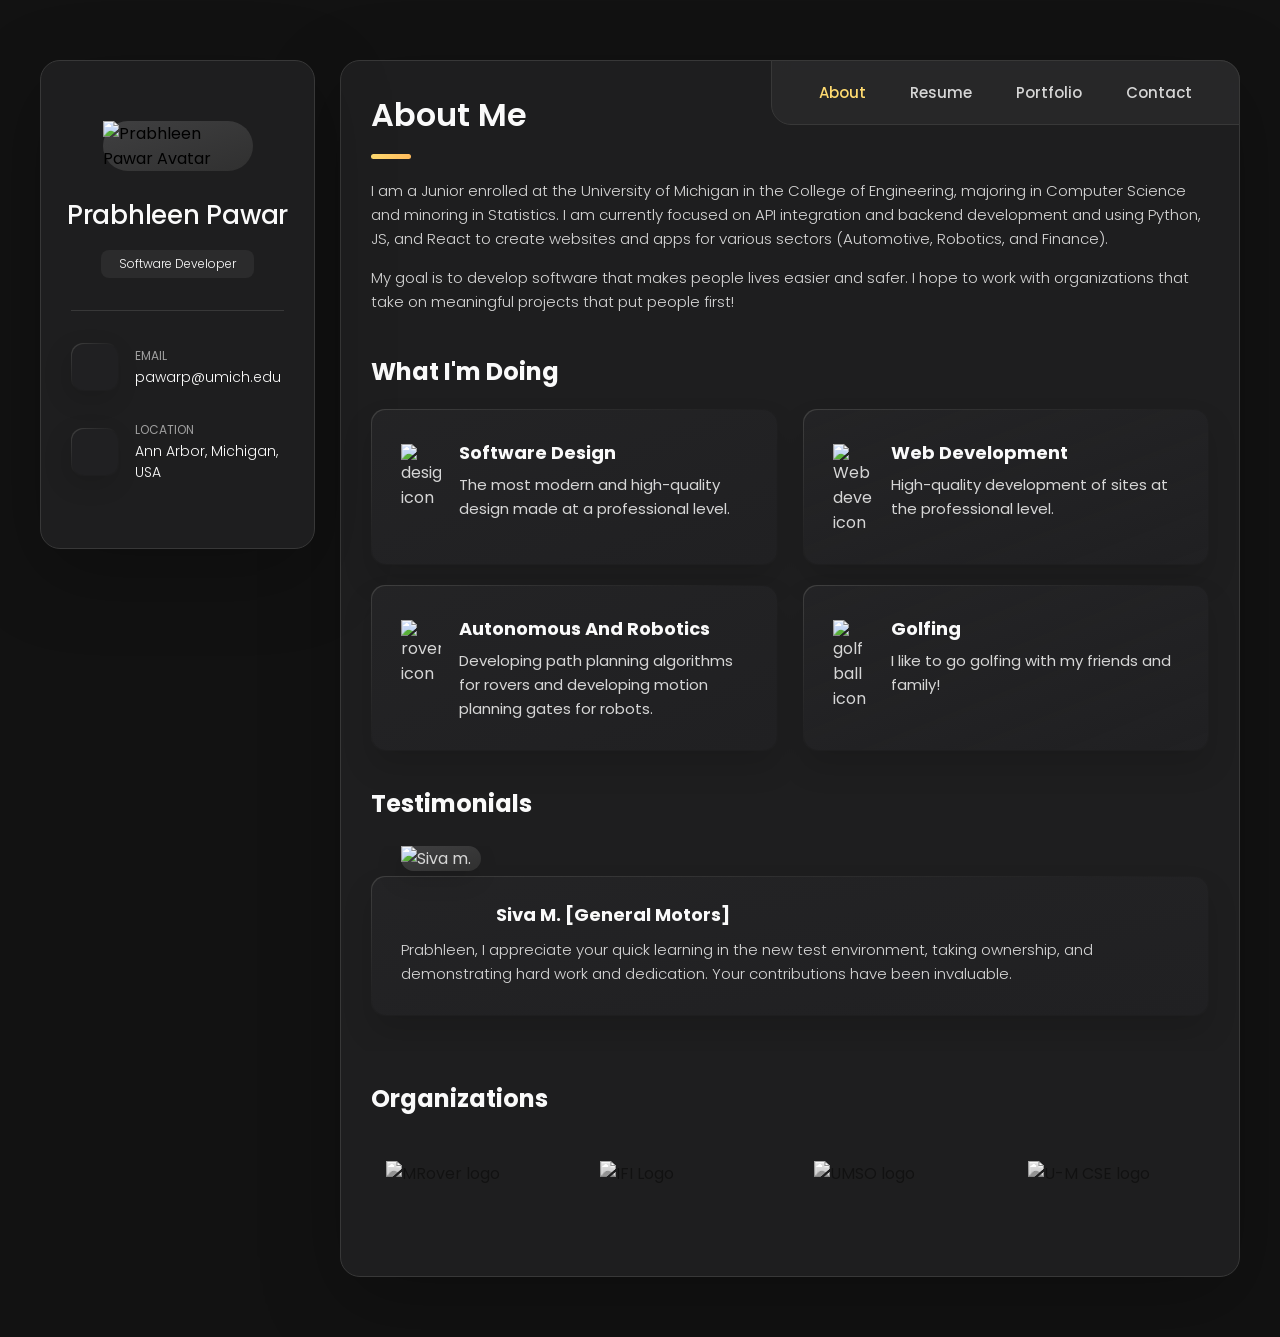
==== commit a6caf342: "Changed bio to include specific skills" ====
--- a/index.html
+++ b/index.html
@@ -177,13 +177,13 @@
         <section class="about-text">
           <p>
             I am a Junior enrolled at the University of Michigan in the College of Engineering,
-            majoring in Computer Science and minoring in Statistics. 
+            majoring in Computer Science and minoring in Statistics. I am currently focused on API integration and backend development and using Python, JS, and React to create 
+            websites and apps for various sectors (Automotive, Robotics, and Finance). 
           </p>
 
           <p>
-            My job is to develop software that makes people lives easier and safer. I hope 
-            to work with organizations that take on meaningful projects that put people first! Some of the industries 
-            that I am interested in with my project experience are automotive, robotics, finance and autonmous sections.  
+            My goal is to develop software that makes people lives easier and safer. I hope 
+            to work with organizations that take on meaningful projects that put people first!
           </p>
         </section>
 
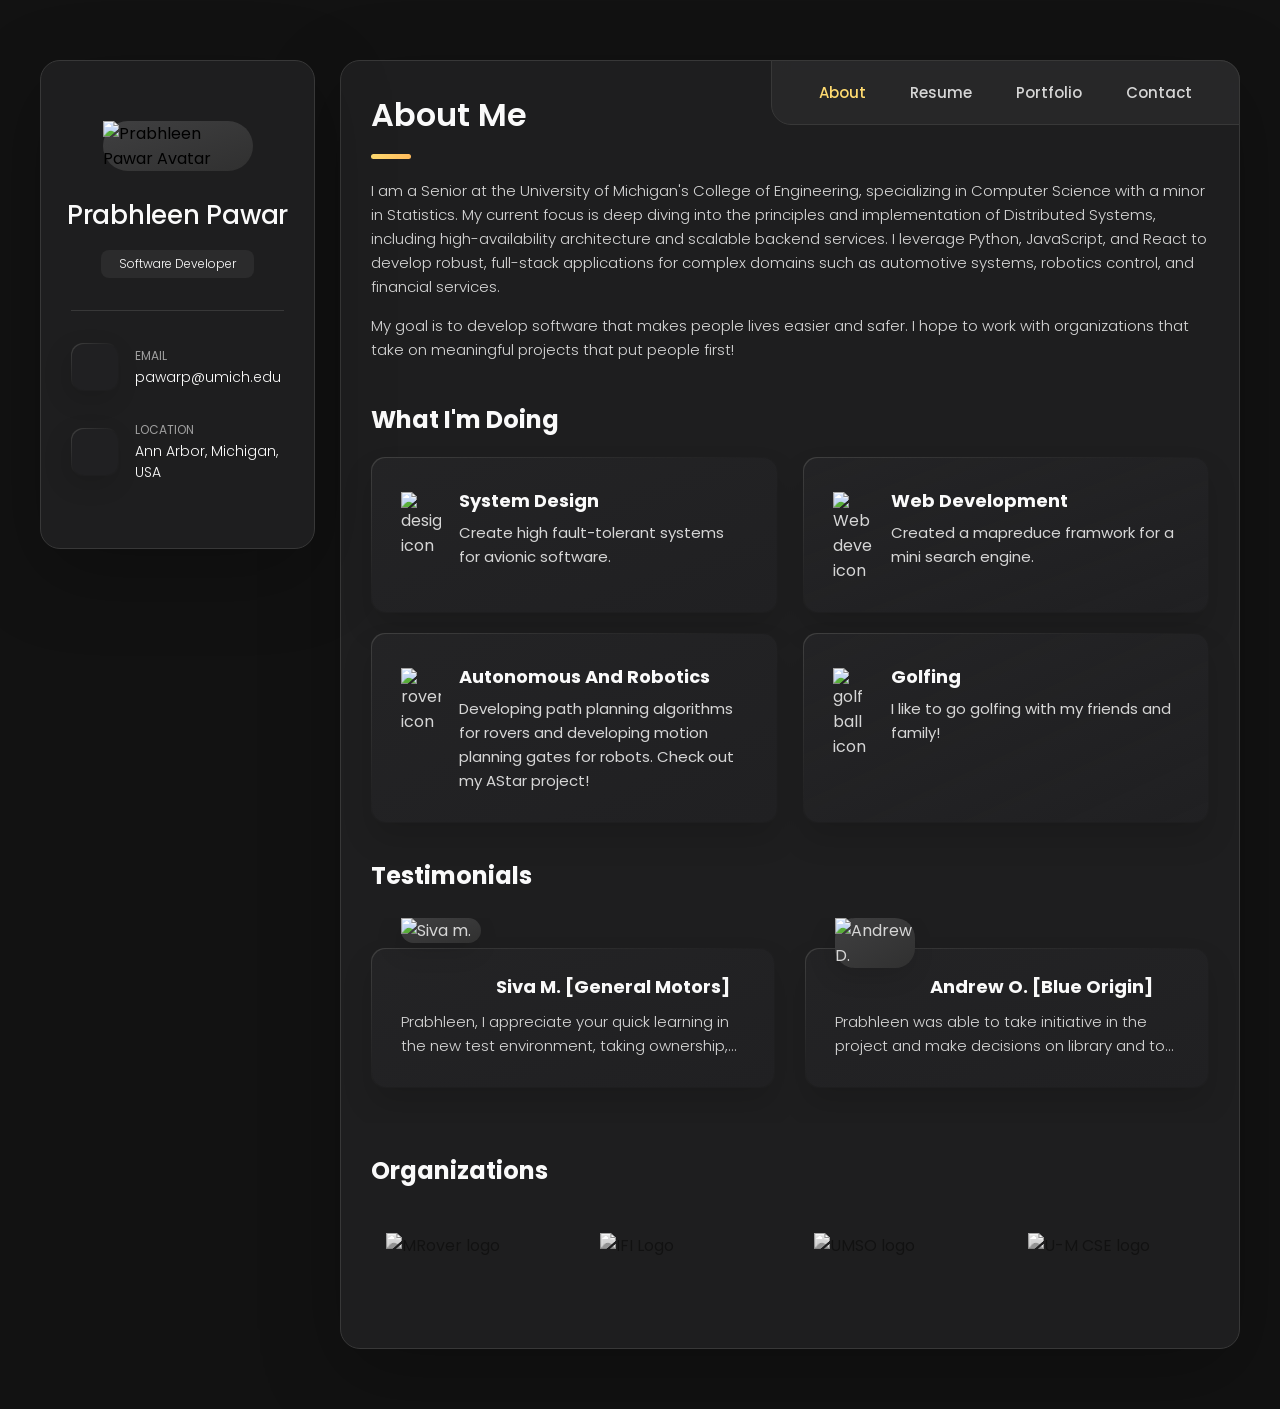
==== commit aae9dfa4: "Added testimonials and minor edits" ====
--- a/index.html
+++ b/index.html
@@ -176,9 +176,7 @@
 
         <section class="about-text">
           <p>
-            I am a Junior enrolled at the University of Michigan in the College of Engineering,
-            majoring in Computer Science and minoring in Statistics. I am currently focused on API integration and backend development and using Python, JS, and React to create 
-            websites and apps for various sectors (Automotive, Robotics, and Finance). 
+            I am a Senior at the University of Michigan's College of Engineering, specializing in Computer Science with a minor in Statistics. My current focus is deep diving into the principles and implementation of Distributed Systems, including high-availability architecture and scalable backend services. I leverage Python, JavaScript, and React to develop robust, full-stack applications for complex domains such as automotive systems, robotics control, and financial services. 
           </p>
 
           <p>
@@ -206,10 +204,10 @@
               </div>
 
               <div class="service-content-box">
-                <h4 class="h4 service-item-title">Software Design</h4>
+                <h4 class="h4 service-item-title">System Design</h4>
 
                 <p class="service-item-text">
-                  The most modern and high-quality design made at a professional level.
+                  Create high fault-tolerant systems for avionic software.
                 </p>
               </div>
 
@@ -225,7 +223,7 @@
                 <h4 class="h4 service-item-title">Web development</h4>
 
                 <p class="service-item-text">
-                  High-quality development of sites at the professional level.
+                  Created a mapreduce framwork for a mini search engine.
                 </p>
               </div>
 
@@ -242,7 +240,7 @@
 
                 <p class="service-item-text">
                   Developing path planning algorithms for rovers and developing motion planning gates
-                  for robots.
+                  for robots. Check out my AStar project!
                 </p>
               </div>
 
@@ -297,6 +295,25 @@
               </div>
             </li>
 
+            <li class="testimonials-item">
+              <div class="content-card" data-testimonials-item>
+
+                <figure class="testimonials-avatar-box">
+                  <img src="./assets/images/avatar-1.png" alt="Andrew D." width="60" data-testimonials-avatar>
+                </figure>
+
+                <h4 class="h4 testimonials-item-title" data-testimonials-title>Andrew O. [Blue Origin]</h4>
+
+                <div class="testimonials-text" data-testimonials-text>
+                  <p>
+                    Prabhleen was able to take initiative in the project and make decisions on library and tool selection. She worked with multiple teams and coordinated various requests for her tooling.
+                    She took extreme ownership of her project and was able to deliver a tool to the Avionics team. 
+                  </p>
+                </div>
+
+              </div>
+            </li>
+
 
 
         <!--
@@ -340,6 +357,43 @@
 
         </div>
 
+        <div class="modal-container" data-modal-container>
+
+          <div class="overlay" data-overlay></div>
+
+          <section class="testimonials-modal">
+
+            <button class="modal-close-btn" data-modal-close-btn>
+              <ion-icon name="close-outline"></ion-icon>
+            </button>
+
+            <div class="modal-img-wrapper">
+              <figure class="modal-avatar-box">
+                <img src="./assets/images/avatar-5.png" alt="Andrew O." width="80" data-modal-img>
+              </figure>
+
+              <img src="./assets/images/icon-quote.svg" alt="quote icon">
+            </div>
+
+            <div class="modal-content">
+
+              <h4 class="h3 modal-title" data-modal-title>Andrew O.</h4>
+
+              <time datetime="2024-08-13">10 August, 2025</time>
+
+              <div data-modal-text>
+                <p>
+                  Prabhleen was able to take initiative in the project and make decisions on library and tool selection. She worked with multiple teams and coordinated various requests for her tooling.
+                  She took extreme ownership of her project and was able to deliver a tool to the Avionics team. 
+                </p>
+              </div>
+
+            </div>
+
+          </section>
+
+        </div>
+
       </section>
         <!--
           - clients
@@ -503,8 +557,7 @@
             </li>
 
             <li class="timeline-item">
-
-              <h4 class="h4 timeline-item-title">Research Assistant @ U-M BIRDS Lab </h4>
+              <h4 class="h4 timeline-item-title">Research Assistant @ U-M BIRDS Lab</h4>
 
               <span>2023 — 2024</span>
 
@@ -955,7 +1008,7 @@
               </div>
             </li>
 
-            <li class="project-item active" data-filter-item data-category="robots and auton">
+            <li class="project-item active" data-filter-item data-category="robots and auton" id="birds-ant-project">
               <div class="project-card">
                 <a href="https://www.birds.eecs.umich.edu">
                   <figure class="project-img">
@@ -1303,12 +1356,9 @@
 
           <form method="post"  action="https://forms.un-static.com/forms/de96d7d392736bd1dc06ff65827abf38e93e66cc">
             <div class="input-wrapper">
-              <label for="name">Full Name</label>
               <input type="text" id="name" name="name" placeholder="Full Name" type="text" required="required" class="form-input">
-              <label for="email">Your e-mail address</label>
               <input id="email" name="email" placeholder="Your e-mail address" type="email" required="required" class="form-input">
             </div>
-            <label for="message">Your Message</label>
             <textarea class ="form-input" id="message" name="message" placeholder="Your Message" cols="40" rows="10" required="required"></textarea>
             <button name="submit" type="submit" class="form-btn" disable data-form-btn>
               <ion-icon name="paper-plane"></ion-icon>
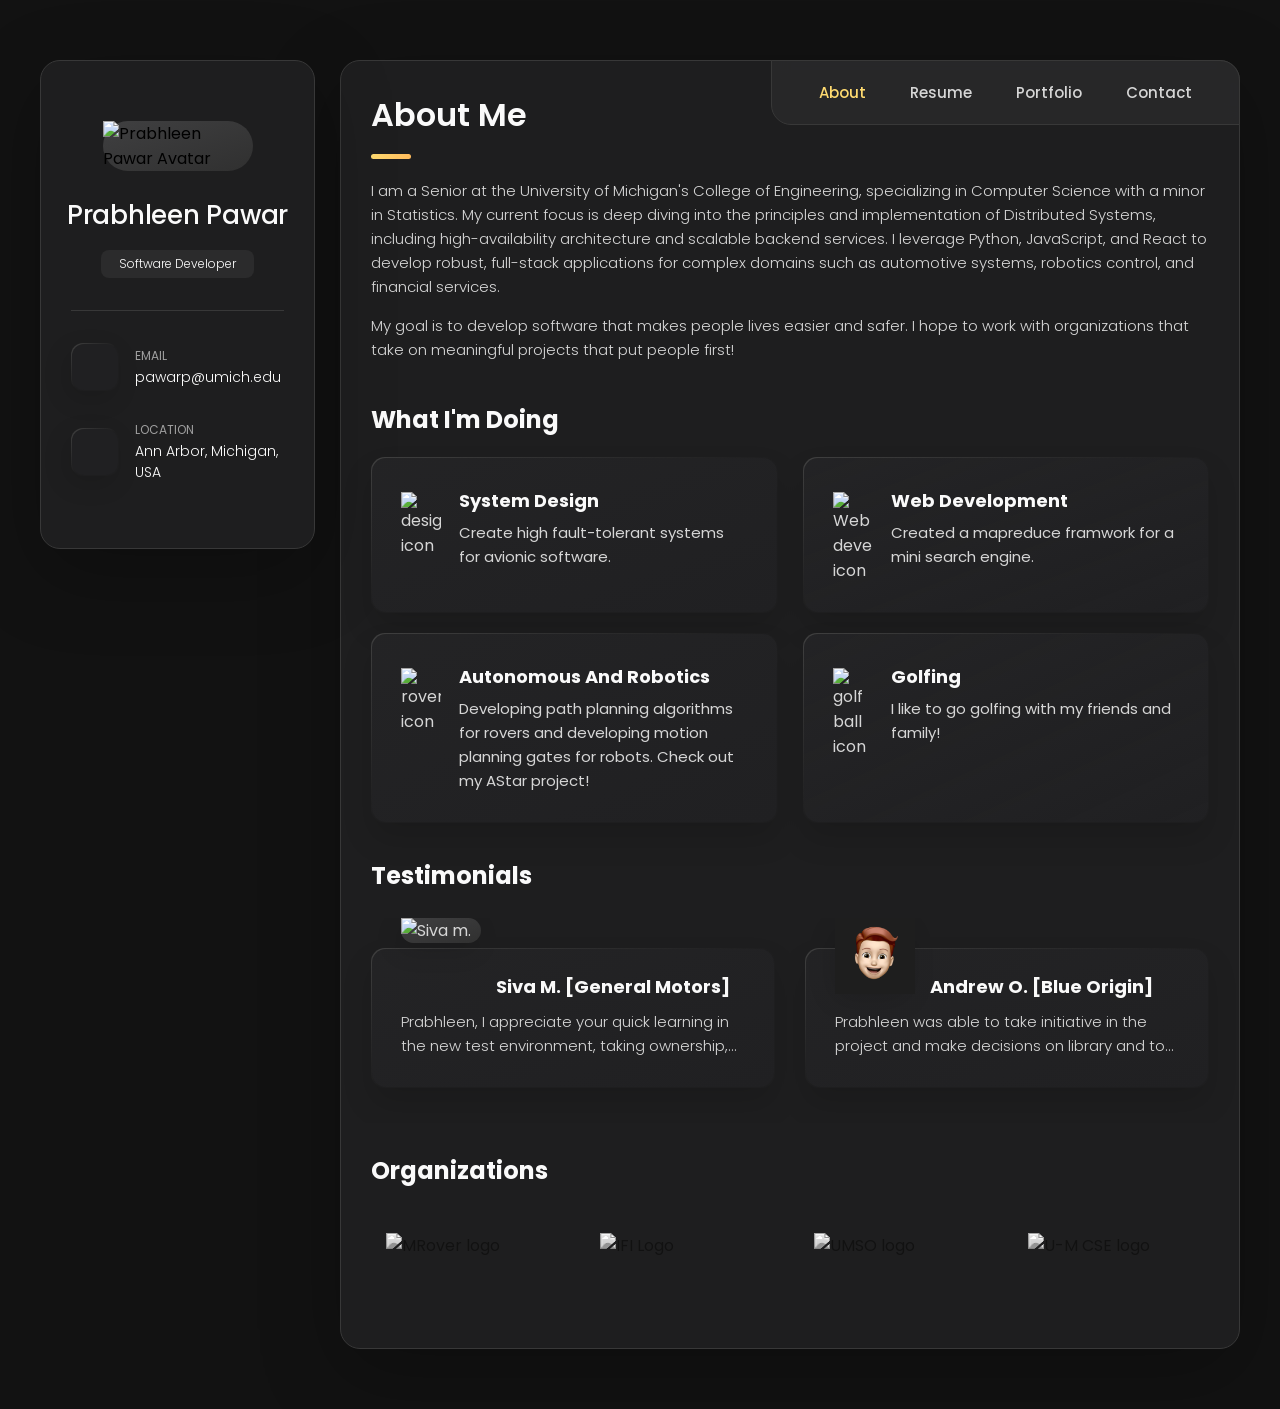
==== commit 71ded9bc: "Fixed images" ====
--- a/index.html
+++ b/index.html
@@ -299,7 +299,7 @@
               <div class="content-card" data-testimonials-item>
 
                 <figure class="testimonials-avatar-box">
-                  <img src="./assets/images/avatar-1.png" alt="Andrew D." width="60" data-testimonials-avatar>
+                  <img src="./assets/images/avatar-5.png" alt="Andrew D." width="60" data-testimonials-avatar>
                 </figure>
 
                 <h4 class="h4 testimonials-item-title" data-testimonials-title>Andrew O. [Blue Origin]</h4>
